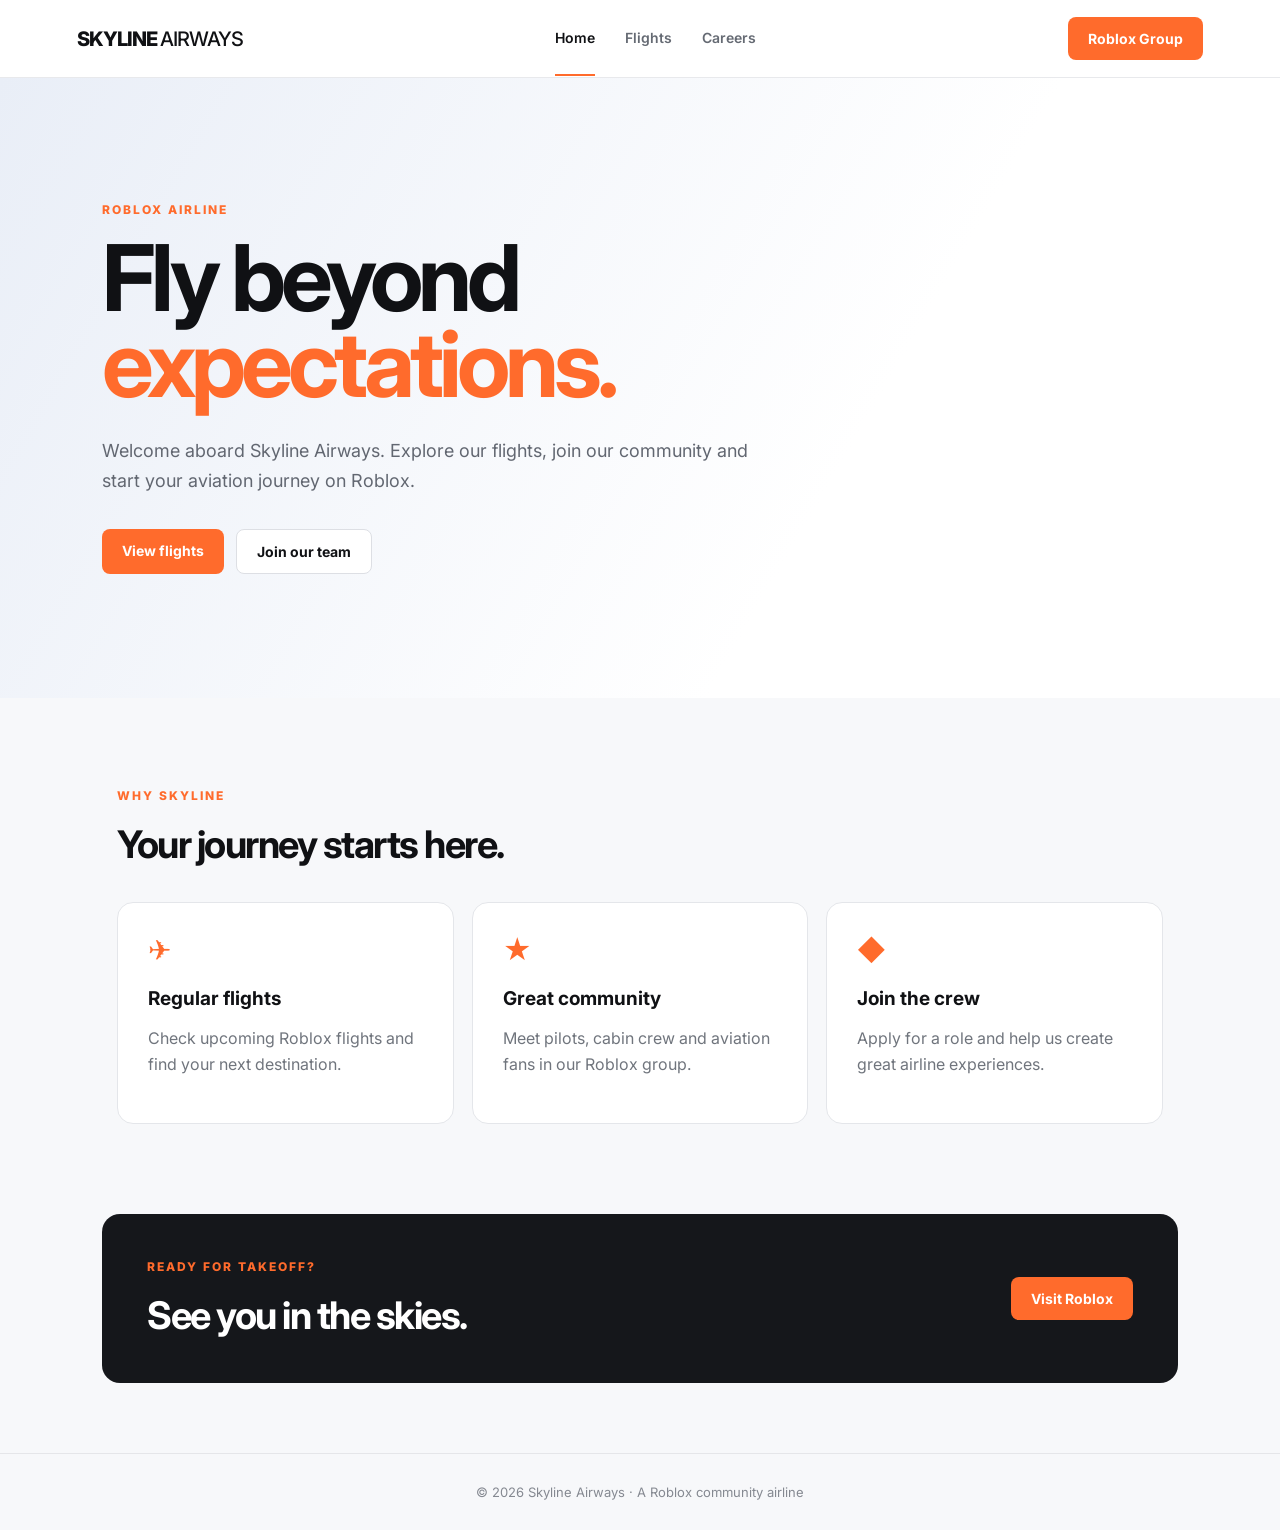
==== index.html @ e19da66e "Add files via upload" ====
<!DOCTYPE html>
<html lang="en">
<head>
  <meta charset="UTF-8">
  <meta name="viewport" content="width=device-width, initial-scale=1.0">
  <title>Skyline Airways | Roblox Airline</title>
  <link rel="stylesheet" href="style.css">
</head>
<body>
  <header class="navbar">
    <a class="brand" href="index.html">SKYLINE <span>AIRWAYS</span></a>
    <nav>
      <a class="active" href="index.html">Home</a>
      <a href="flights.html">Flights</a>
      <a href="apply.html">Careers</a>
    </nav>
    <a class="nav-button" href="https://www.roblox.com/" target="_blank">Roblox Group</a>
  </header>

  <main>
    <section class="hero">
      <div class="hero-content">
        <p class="eyebrow">ROBLOX AIRLINE</p>
        <h1>Fly beyond<br><span>expectations.</span></h1>
        <p class="hero-text">Welcome aboard Skyline Airways. Explore our flights, join our community and start your aviation journey on Roblox.</p>
        <div class="actions">
          <a class="button primary" href="flights.html">View flights</a>
          <a class="button secondary" href="apply.html">Join our team</a>
        </div>
      </div>
    </section>

    <section class="section">
      <p class="eyebrow">WHY SKYLINE</p>
      <h2>Your journey starts here.</h2>
      <div class="cards">
        <article class="card"><div class="icon">✈</div><h3>Regular flights</h3><p>Check upcoming Roblox flights and find your next destination.</p></article>
        <article class="card"><div class="icon">★</div><h3>Great community</h3><p>Meet pilots, cabin crew and aviation fans in our Roblox group.</p></article>
        <article class="card"><div class="icon">◆</div><h3>Join the crew</h3><p>Apply for a role and help us create great airline experiences.</p></article>
      </div>
    </section>

    <section class="cta">
      <div><p class="eyebrow">READY FOR TAKEOFF?</p><h2>See you in the skies.</h2></div>
      <a class="button primary" href="https://www.roblox.com/" target="_blank">Visit Roblox</a>
    </section>
  </main>

  <footer>© 2026 Skyline Airways · A Roblox community airline</footer>
</body>
</html>
---- style.css ----
@import url('https://fonts.googleapis.com/css2?family=Inter:wght@400;500;600;700;800&display=swap');

* { box-sizing: border-box; }
body { margin: 0; font-family: Inter, Arial, sans-serif; color: #101114; background: #f7f8fa; }
a { color: inherit; text-decoration: none; }
.navbar { height: 78px; display: flex; align-items: center; justify-content: space-between; padding: 0 6%; background: white; border-bottom: 1px solid #e8e9ec; position: sticky; top: 0; z-index: 10; }
.brand { font-weight: 800; letter-spacing: -1px; font-size: 20px; }
.brand span { font-weight: 500; }
nav { display: flex; gap: 30px; }
nav a { color: #656a73; font-size: 14px; font-weight: 600; padding: 28px 0; border-bottom: 2px solid transparent; }
nav a:hover, nav a.active { color: #101114; border-bottom-color: #ff6b2c; }
.nav-button, .button { display: inline-block; border-radius: 8px; padding: 13px 20px; font-weight: 700; font-size: 14px; border: 0; cursor: pointer; }
.nav-button, .primary { background: #ff6b2c; color: white; }
.secondary { background: white; border: 1px solid #dddfe4; }
.hero { min-height: 620px; display: flex; align-items: center; padding: 80px 8%; background: linear-gradient(120deg, #e9eef7, #fff 65%); }
.hero-content { max-width: 720px; }
.eyebrow { font-size: 12px; letter-spacing: 2px; font-weight: 800; color: #ff6b2c; margin: 0 0 18px; }
h1 { font-size: clamp(50px, 8vw, 92px); line-height: .94; letter-spacing: -5px; margin: 0 0 28px; }
h1 span { color: #ff6b2c; }
h2 { font-size: 38px; letter-spacing: -1.5px; margin: 0 0 35px; }
.hero-text, .page-header p { max-width: 650px; color: #626771; font-size: 18px; line-height: 1.7; }
.actions { display: flex; gap: 12px; margin-top: 32px; }
.section { padding: 90px 8%; max-width: 1250px; margin: auto; }
.cards { display: grid; grid-template-columns: repeat(3, 1fr); gap: 18px; }
.card { background: white; border: 1px solid #e4e6ea; border-radius: 16px; padding: 30px; }
.icon { font-size: 28px; margin-bottom: 20px; color: #ff6b2c; }
.card h3 { margin: 0 0 10px; font-size: 19px; }
.card p { color: #70757d; line-height: 1.6; }
.cta { margin: 0 8% 70px; padding: 45px; border-radius: 18px; background: #15171b; color: white; display: flex; align-items: center; justify-content: space-between; }
.cta h2 { margin: 0; }
.page-header { padding: 100px 8% 70px; background: white; }
.page-header h1 { font-size: clamp(50px, 7vw, 78px); }
.flight-list { display: grid; gap: 15px; }
.flight { background: white; border: 1px solid #e3e5e9; border-radius: 14px; padding: 25px; display: grid; grid-template-columns: 1fr auto auto; gap: 25px; align-items: center; }
.flight small { color: #ff6b2c; font-weight: 800; letter-spacing: 1px; }
.flight h2 { font-size: 22px; margin: 8px 0; }
.flight p, .flight-time span { color: #777c84; margin: 0; }
.flight-time { text-align: right; display: grid; gap: 5px; }
.form-section { max-width: 760px; margin: auto; padding: 70px 8% 110px; }
form { background: white; padding: 35px; border: 1px solid #e2e4e8; border-radius: 16px; display: grid; gap: 20px; }
label { display: grid; gap: 8px; font-size: 14px; font-weight: 700; }
input, select, textarea { width: 100%; border: 1px solid #d9dce1; border-radius: 8px; padding: 14px; font: inherit; background: white; }
textarea { resize: vertical; }
.optional { color: #858991; font-weight: 400; }
.form-message { color: #087443; font-weight: 600; line-height: 1.5; }
footer { text-align: center; padding: 30px; color: #858991; font-size: 13px; border-top: 1px solid #e5e6e9; }
@media (max-width: 750px) {
  .navbar { padding: 0 5%; }
  nav { gap: 14px; }
  nav a { font-size: 12px; }
  .nav-button { display: none; }
  .hero { min-height: 560px; padding: 60px 7%; }
  h1 { letter-spacing: -3px; }
  .cards { grid-template-columns: 1fr; }
  .cta { margin: 0 5% 50px; padding: 30px; display: grid; gap: 25px; }
  .flight { grid-template-columns: 1fr; }
  .flight-time { text-align: left; }
}
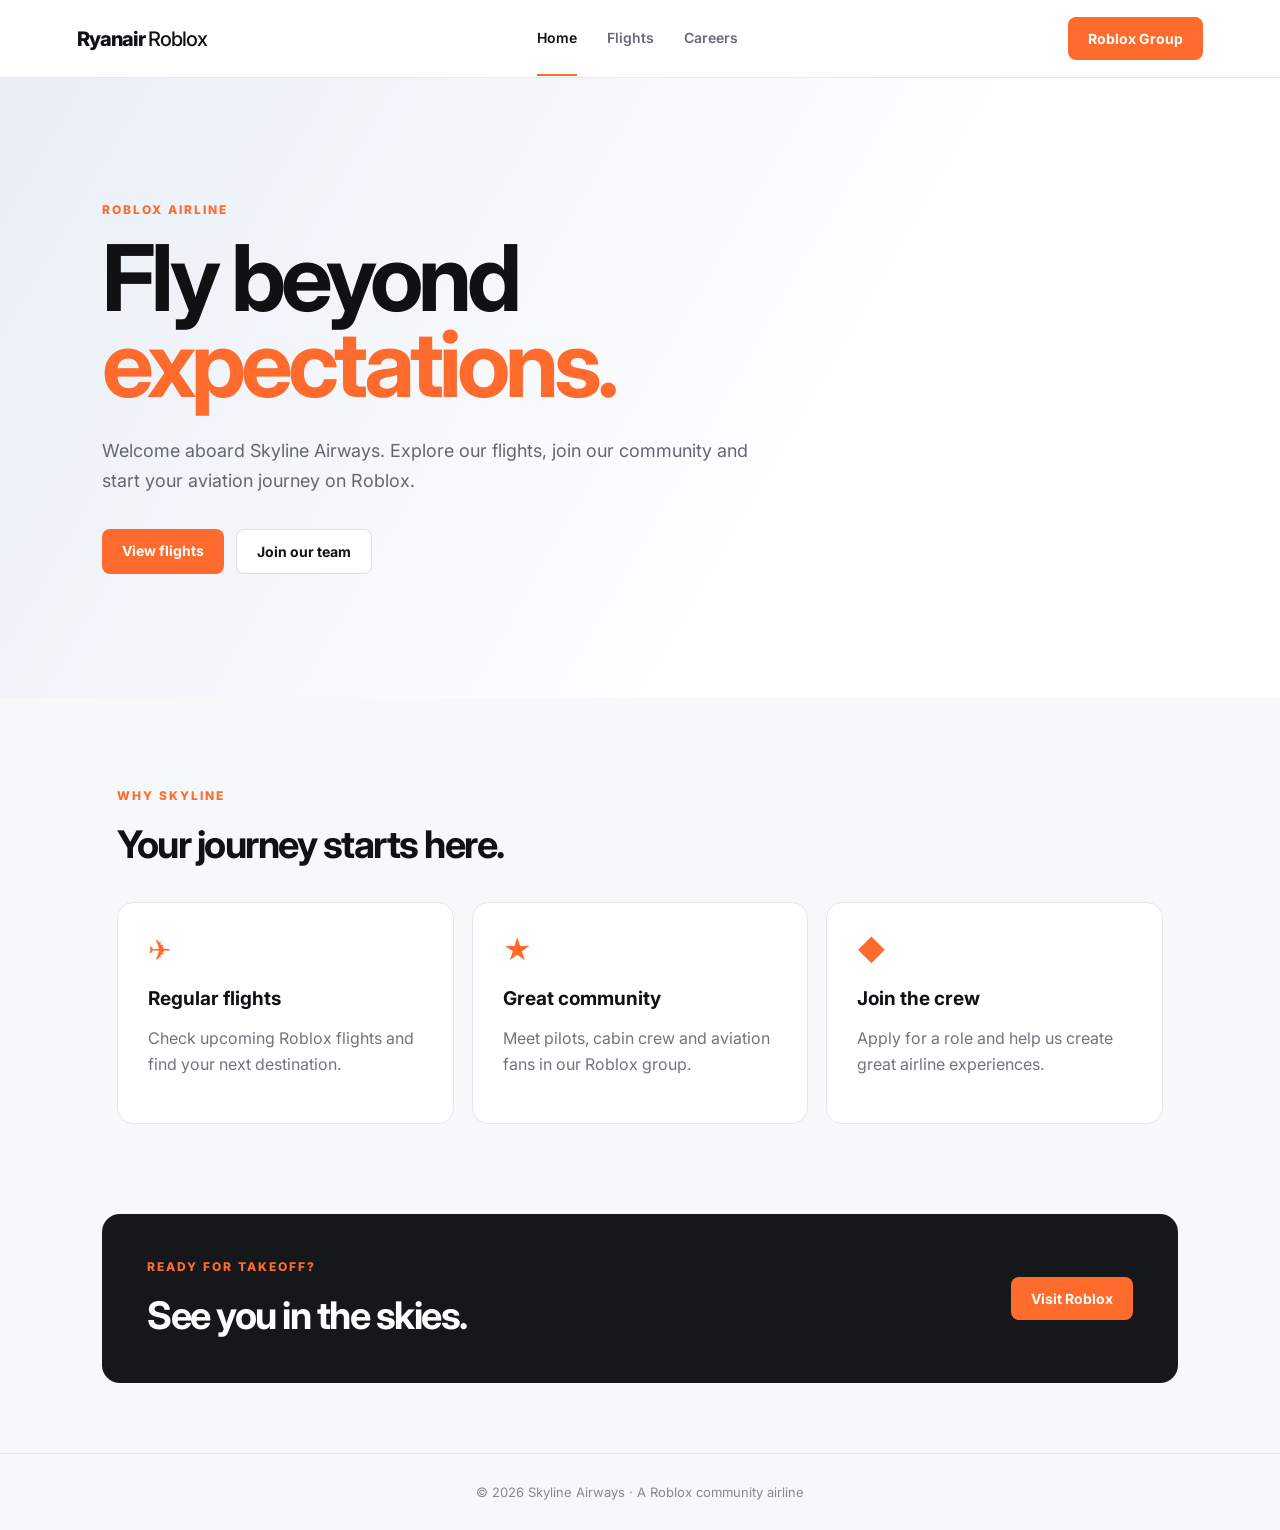
==== commit 2b0d97ff: "Update index.html" ====
--- a/index.html
+++ b/index.html
@@ -3,12 +3,12 @@
 <head>
   <meta charset="UTF-8">
   <meta name="viewport" content="width=device-width, initial-scale=1.0">
-  <title>Skyline Airways | Roblox Airline</title>
+  <title>Ryanair Roblox | Roblox Airline</title>
   <link rel="stylesheet" href="style.css">
 </head>
 <body>
   <header class="navbar">
-    <a class="brand" href="index.html">SKYLINE <span>AIRWAYS</span></a>
+    <a class="brand" href="index.html">Ryanair <span>Roblox</span></a>
     <nav>
       <a class="active" href="index.html">Home</a>
       <a href="flights.html">Flights</a>
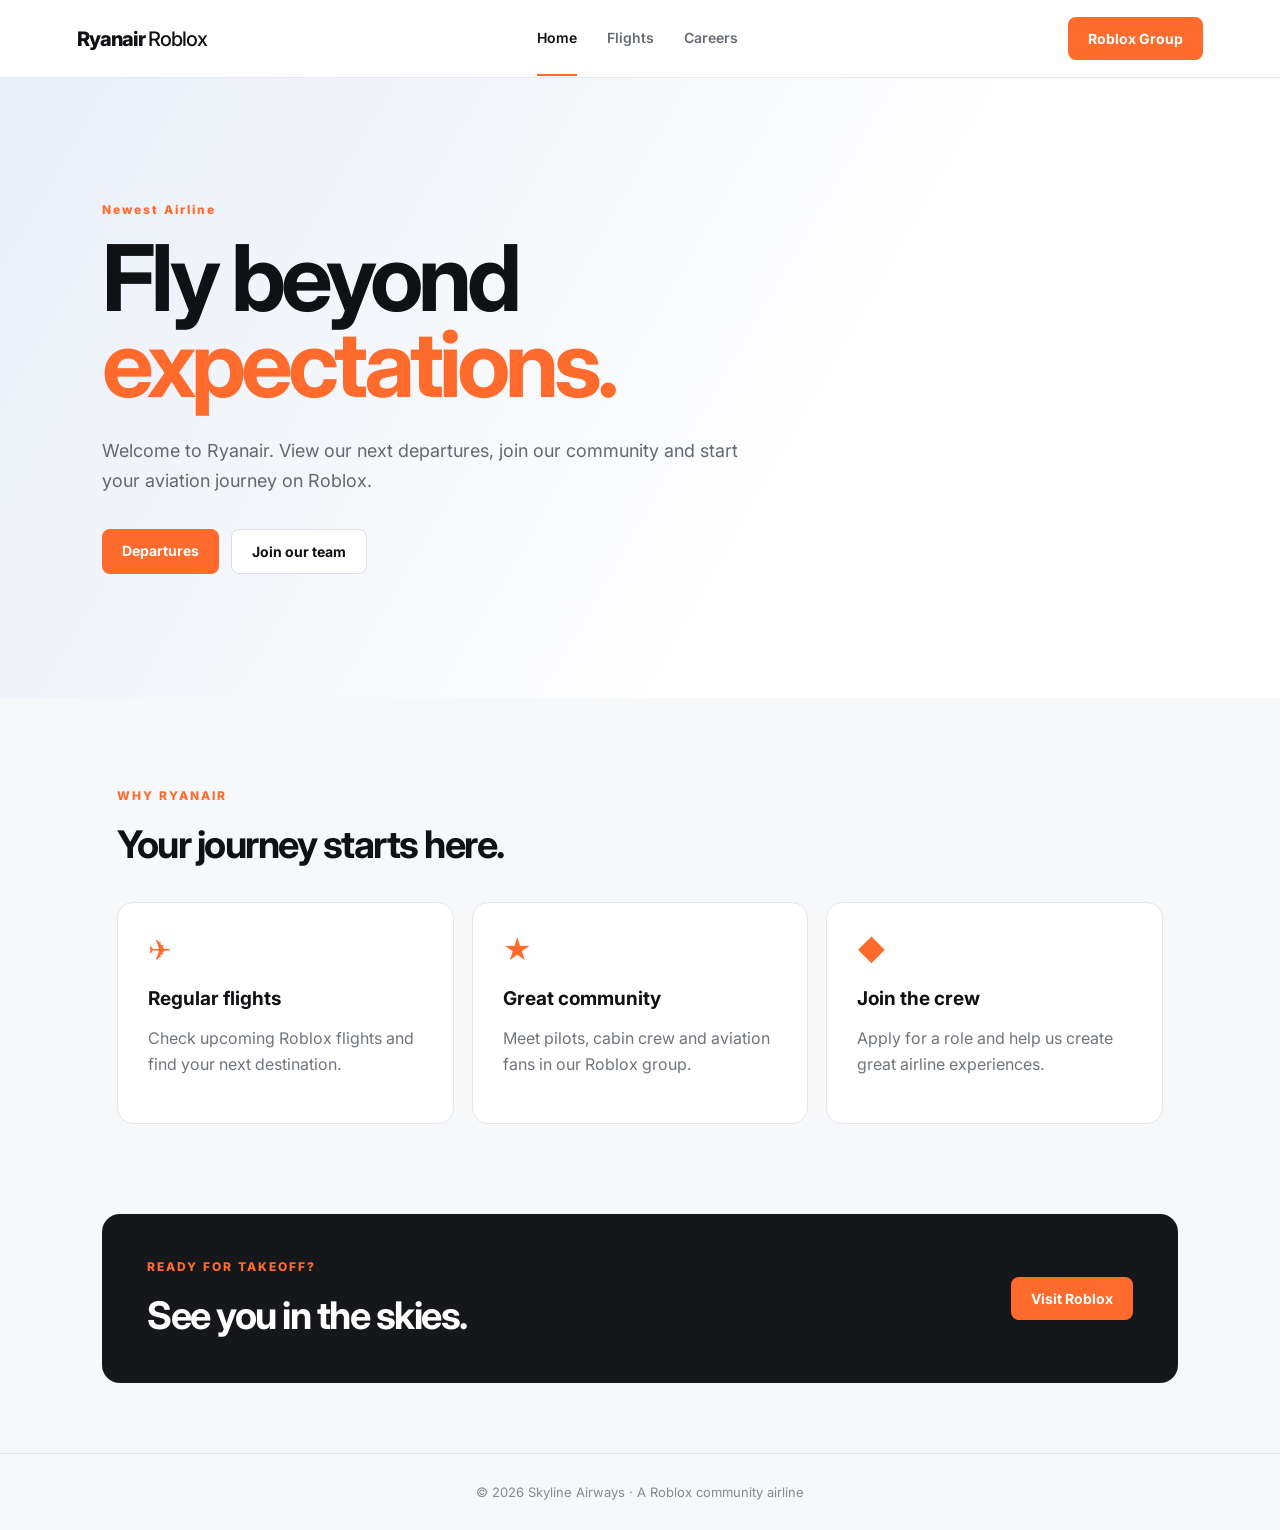
==== commit a718e962: "Update index.html" ====
--- a/index.html
+++ b/index.html
@@ -20,18 +20,18 @@
   <main>
     <section class="hero">
       <div class="hero-content">
-        <p class="eyebrow">ROBLOX AIRLINE</p>
+        <p class="eyebrow">Newest Airline</p>
         <h1>Fly beyond<br><span>expectations.</span></h1>
-        <p class="hero-text">Welcome aboard Skyline Airways. Explore our flights, join our community and start your aviation journey on Roblox.</p>
+        <p class="hero-text">Welcome to Ryanair. View our next departures, join our community and start your aviation journey on Roblox.</p>
         <div class="actions">
-          <a class="button primary" href="flights.html">View flights</a>
+          <a class="button primary" href="flights.html">Departures</a>
           <a class="button secondary" href="apply.html">Join our team</a>
         </div>
       </div>
     </section>
 
     <section class="section">
-      <p class="eyebrow">WHY SKYLINE</p>
+      <p class="eyebrow">WHY RYANAIR</p>
       <h2>Your journey starts here.</h2>
       <div class="cards">
         <article class="card"><div class="icon">✈</div><h3>Regular flights</h3><p>Check upcoming Roblox flights and find your next destination.</p></article>
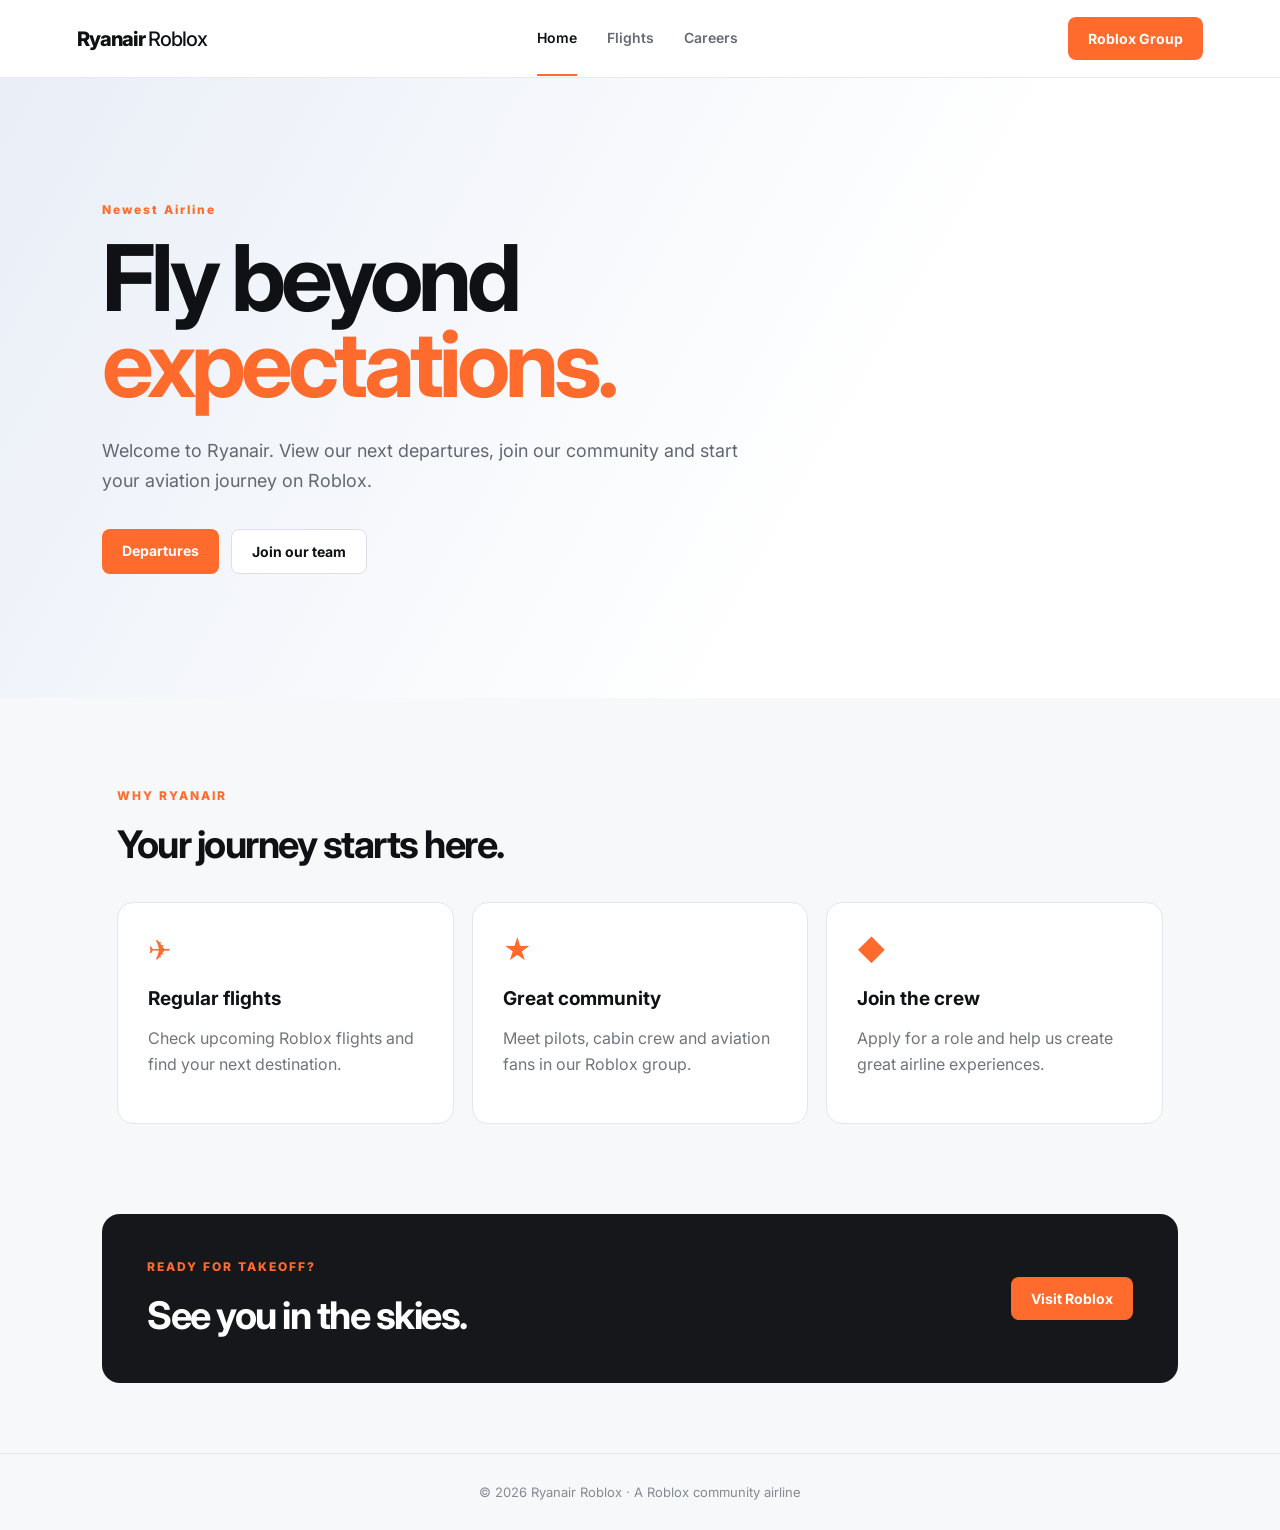
==== commit 78108b95: "Update index.html" ====
--- a/index.html
+++ b/index.html
@@ -46,6 +46,6 @@
     </section>
   </main>
 
-  <footer>© 2026 Skyline Airways · A Roblox community airline</footer>
+  <footer>© 2026 Ryanair Roblox · A Roblox community airline</footer>
 </body>
 </html>
